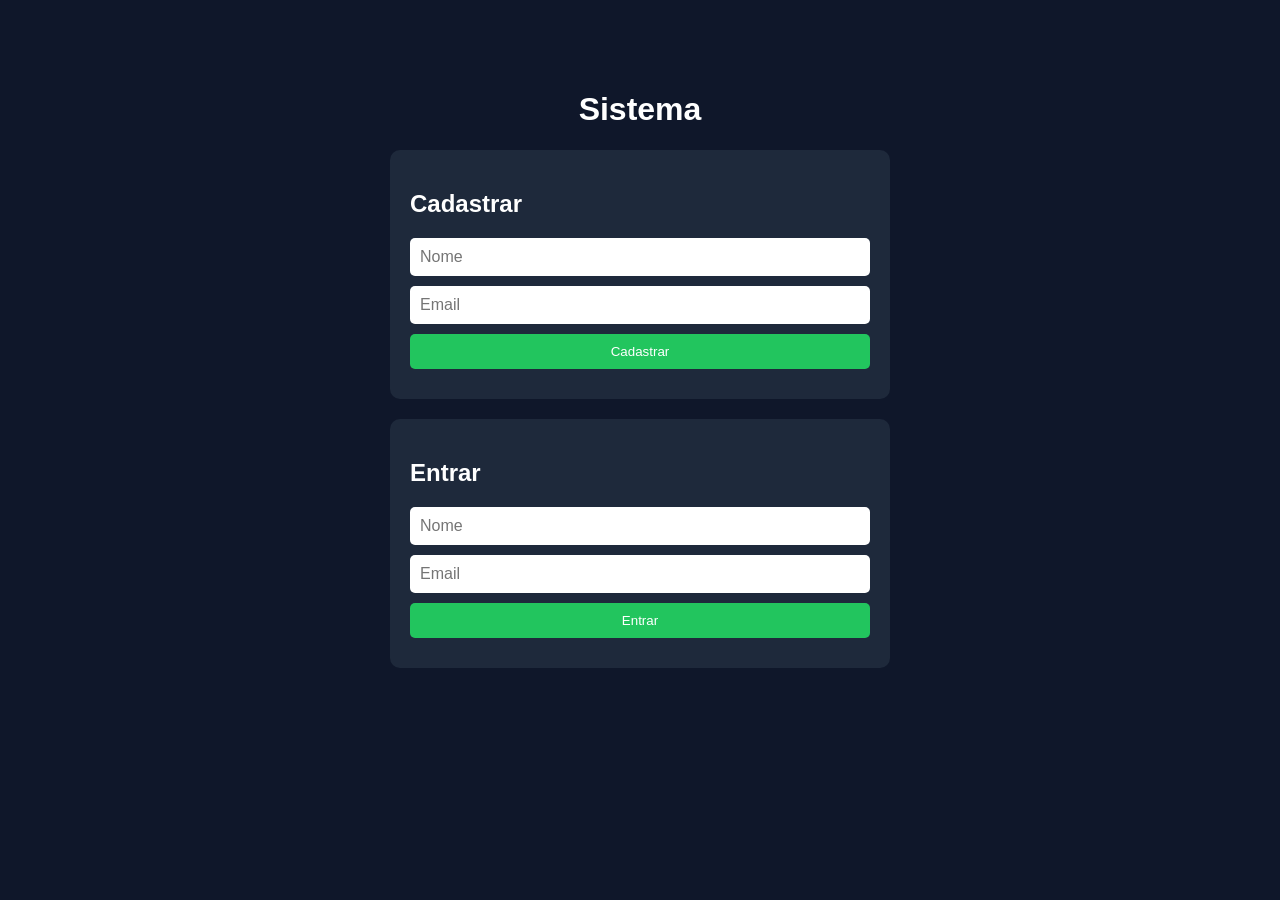
==== formulario.html @ f7a596a9 "fazendo a pagina principal  e adicionando coisas com criação e remoção de formularios e o design ini" ====
<!DOCTYPE html>
<html lang="pt-BR">
<head>
  <meta charset="UTF-8">
  <title>Formulário</title>
  <link rel="stylesheet" href="style.css">
</head>
<body>
  <div class="container">
    <h1 id="tituloFormulario">Formulário</h1>
    <p class="descricao" id="descricaoFormulario">
      Preencha este formulário como um documento ou relatório.
    </p>
    <p class="status-salvamento" id="statusSalvamento"></p>

    <form id="formDinamico"></form>

    <button type="button" onclick="enviarFormulario()">Enviar</button>
    <button type="button" class="botao-secundario" onclick="voltar()">Voltar</button>
  </div>

  <script src="script.js"></script>
</body>
</html>
---- style.css ----
body {
  font-family: Arial, sans-serif;
  background: #0f172a;
  color: white;
  margin: 0;
}

.container {
  max-width: 500px;
  margin: 50px auto;
  padding: 20px;
}

.descricao {
  color: #cbd5e1;
  line-height: 1.5;
}

.status-salvamento {
  color: #86efac;
  min-height: 24px;
}

h1 {
  text-align: center;
}

.card {
  background: #1e293b;
  padding: 20px;
  border-radius: 10px;
  margin-bottom: 20px;
}

input,
textarea {
  width: 100%;
  padding: 10px;
  margin-bottom: 10px;
  border: none;
  border-radius: 5px;
  box-sizing: border-box;
  font: inherit;
}

textarea {
  min-height: 220px;
  resize: vertical;
}

button {
  width: 100%;
  padding: 10px;
  background: #22c55e;
  border: none;
  color: white;
  border-radius: 5px;
  cursor: pointer;
  margin-bottom: 10px;
}

button:hover {
  background: #16a34a;
}

.botao-secundario {
  background: #334155;
}

.botao-secundario:hover {
  background: #475569;
}

li {
  display: flex;
  justify-content: space-between;
  align-items: center;
  gap: 12px;
  margin-bottom: 10px;
}

.acoes-formulario {
  display: flex;
  gap: 8px;
}

li button {
  width: auto;
  margin-bottom: 0;
}

.botao-abrir {
  background: #22c55e;
}

.botao-abrir:hover {
  background: #16a34a;
}

.botao-excluir {
  background: #ef4444;
}

.botao-excluir:hover {
  background: #dc2626;
}
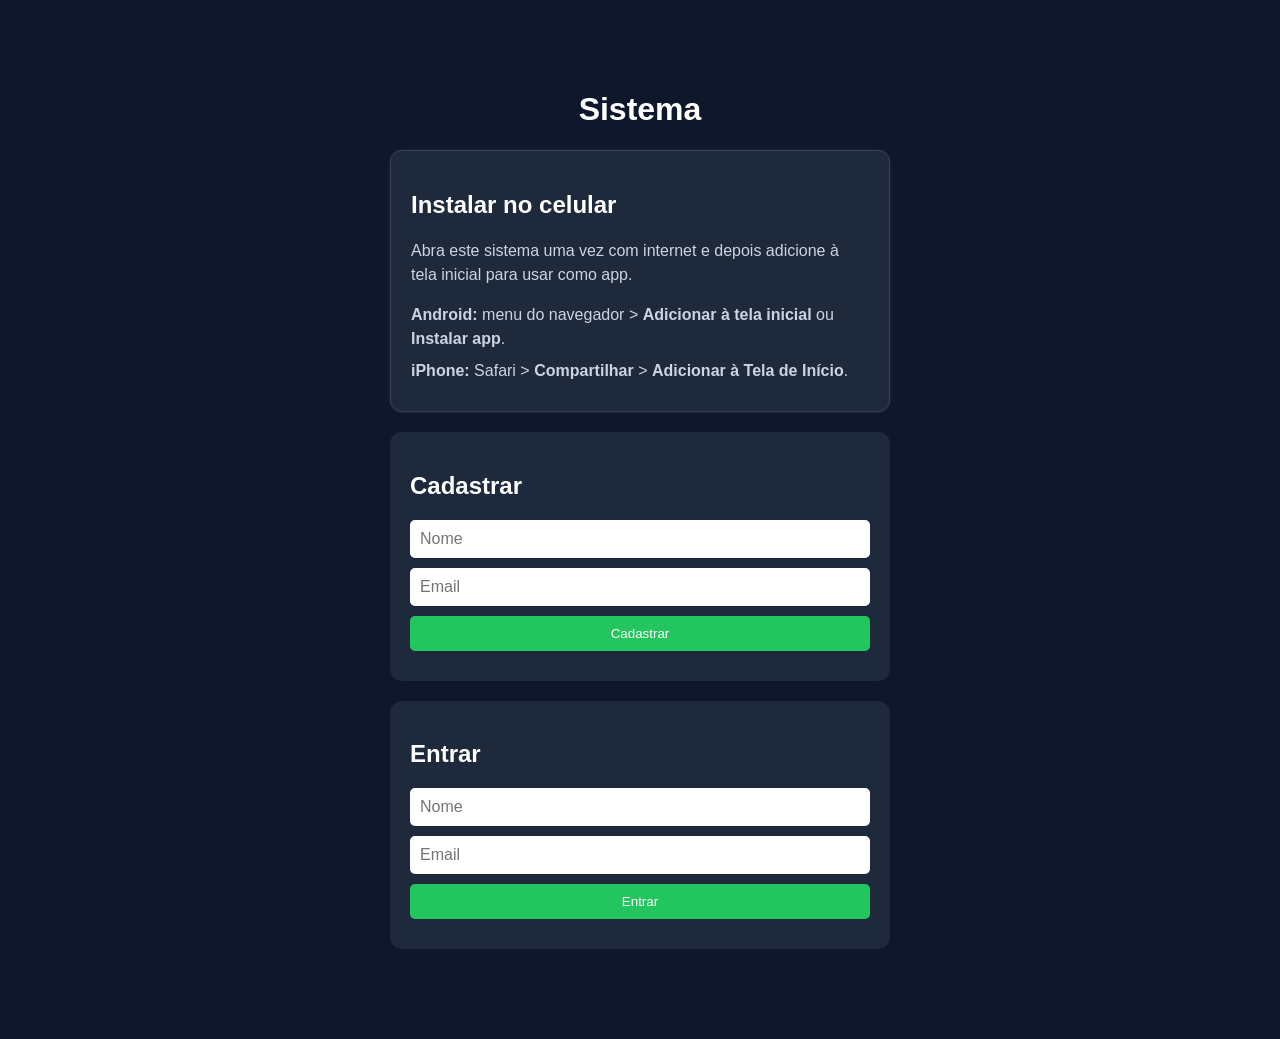
==== commit d921d5f0: "fazendo varias coisas" ====
--- a/formulario.html
+++ b/formulario.html
@@ -2,7 +2,10 @@
 <html lang="pt-BR">
 <head>
   <meta charset="UTF-8">
+  <meta name="viewport" content="width=device-width, initial-scale=1.0">
+  <meta name="theme-color" content="#0f172a">
   <title>Formulário</title>
+  <link rel="manifest" href="manifest.json">
   <link rel="stylesheet" href="style.css">
 </head>
 <body>
@@ -15,10 +18,11 @@
 
     <form id="formDinamico"></form>
 
-    <button type="button" onclick="enviarFormulario()">Enviar</button>
+    <button type="button" onclick="enviarFormulario()">Salvar conteúdo</button>
     <button type="button" class="botao-secundario" onclick="voltar()">Voltar</button>
   </div>
 
+  <script src="config.js"></script>
   <script src="script.js"></script>
 </body>
 </html>
--- a/style.css
+++ b/style.css
@@ -16,20 +16,38 @@
   line-height: 1.5;
 }
 
+.painel-sync,
+.card {
+  background: #1e293b;
+  padding: 20px;
+  border-radius: 12px;
+  margin-bottom: 20px;
+}
+
+.card-destaque {
+  border: 1px solid #334155;
+  box-shadow: 0 0 0 1px rgba(148, 163, 184, 0.08);
+}
+
+.guia-instalacao p {
+  color: #cbd5e1;
+  margin: 0 0 8px;
+  line-height: 1.5;
+}
+
+.oculto {
+  display: none;
+}
+
+.status-sync,
 .status-salvamento {
   color: #86efac;
   min-height: 24px;
+  line-height: 1.5;
 }
 
 h1 {
   text-align: center;
-}
-
-.card {
-  background: #1e293b;
-  padding: 20px;
-  border-radius: 10px;
-  margin-bottom: 20px;
 }
 
 input,
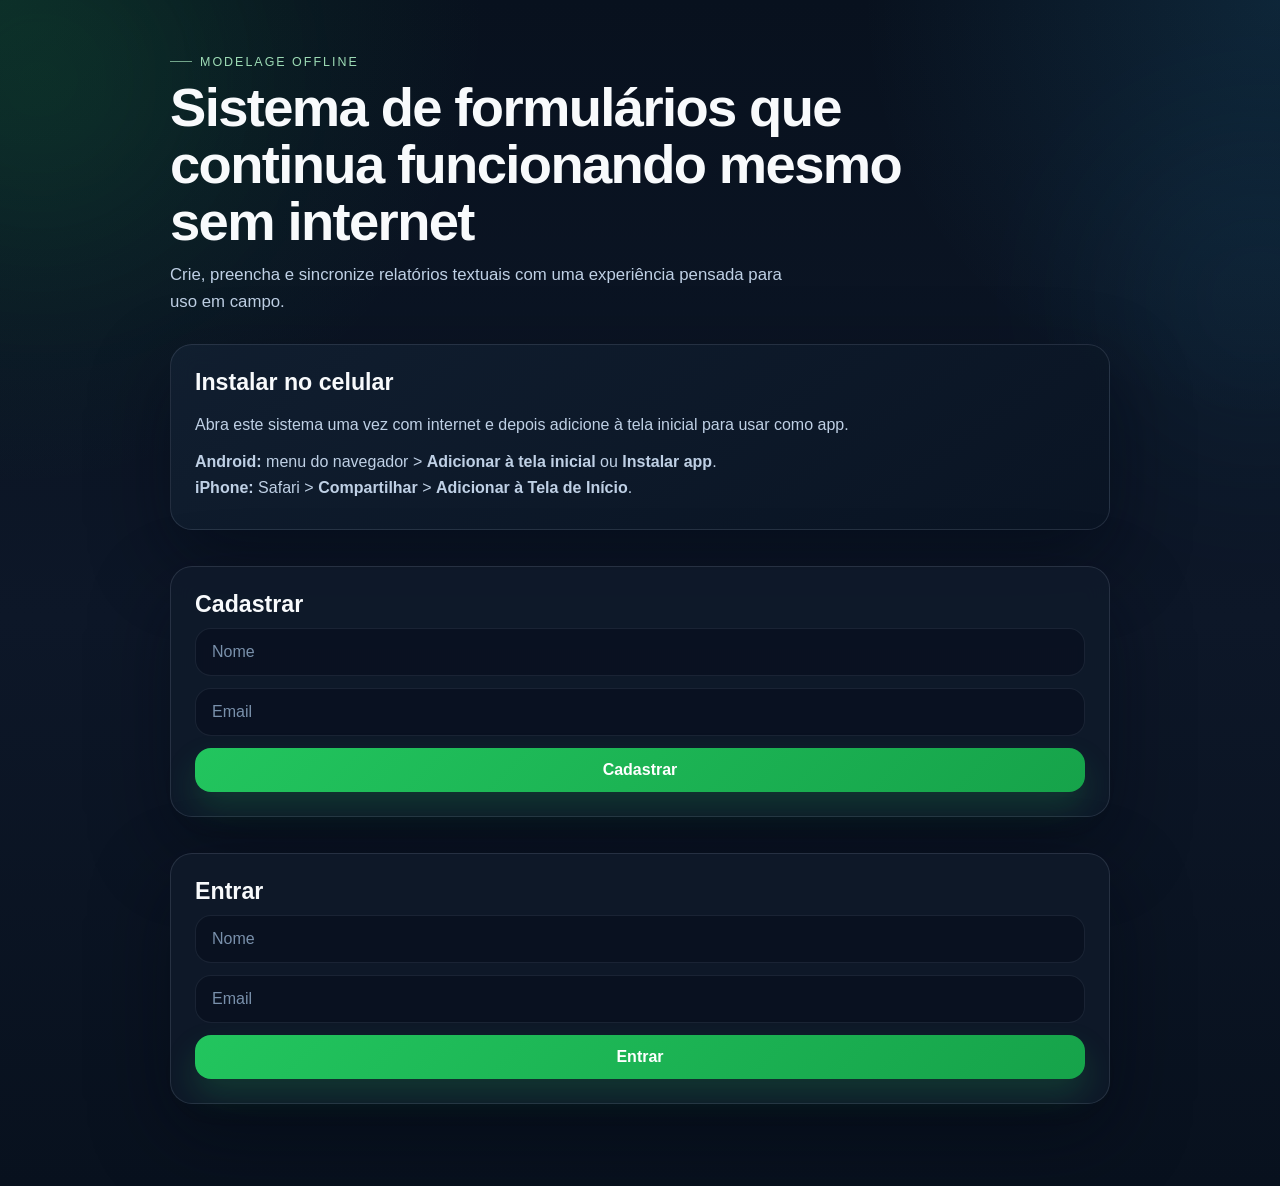
==== commit a11c80c7: "refinando o site" ====
--- a/formulario.html
+++ b/formulario.html
@@ -9,17 +9,31 @@
   <link rel="stylesheet" href="style.css">
 </head>
 <body>
-  <div class="container">
-    <h1 id="tituloFormulario">Formulário</h1>
-    <p class="descricao" id="descricaoFormulario">
-      Preencha este formulário como um documento ou relatório.
-    </p>
-    <p class="status-salvamento" id="statusSalvamento"></p>
+  <div class="page-shell">
+    <div class="glow glow-left"></div>
+    <div class="glow glow-right"></div>
 
-    <form id="formDinamico"></form>
+    <main class="container">
+      <section class="hero hero-form">
+        <span class="eyebrow">Editor de registro</span>
+        <h1 id="tituloFormulario">Formulário</h1>
+        <p class="descricao hero-copy" id="descricaoFormulario">
+          Preencha este formulário como um documento ou relatório.
+        </p>
+      </section>
 
-    <button type="button" onclick="enviarFormulario()">Salvar conteúdo</button>
-    <button type="button" class="botao-secundario" onclick="voltar()">Voltar</button>
+      <section class="card card-editor">
+        <div class="status-bar status-bar-editor">
+          <span class="status-badge" id="statusBadgeFormulario">Rascunho</span>
+          <p class="status-salvamento" id="statusSalvamento"></p>
+        </div>
+        <form id="formDinamico"></form>
+        <div class="acoes-editor">
+          <button type="button" onclick="enviarFormulario()">Salvar conteúdo</button>
+          <button type="button" class="botao-secundario" onclick="voltar()">Voltar</button>
+        </div>
+      </section>
+    </main>
   </div>
 
   <script src="config.js"></script>
--- a/style.css
+++ b/style.css
@@ -1,92 +1,282 @@
+:root {
+  --bg: #07111f;
+  --card: rgba(16, 26, 43, 0.86);
+  --line: rgba(148, 163, 184, 0.18);
+  --text: #f8fafc;
+  --muted: #bfd0e5;
+  --muted-soft: #8da3bf;
+  --accent: #22c55e;
+  --accent-strong: #16a34a;
+  --accent-soft: rgba(34, 197, 94, 0.14);
+  --danger: #ef4444;
+  --danger-strong: #dc2626;
+  --warning-soft: rgba(245, 158, 11, 0.14);
+  --shadow: 0 30px 80px rgba(3, 7, 18, 0.45);
+}
+
+* {
+  box-sizing: border-box;
+}
+
 body {
+  margin: 0;
   font-family: Arial, sans-serif;
-  background: #0f172a;
-  color: white;
+  color: var(--text);
+  background:
+    radial-gradient(circle at top left, rgba(34, 197, 94, 0.12), transparent 28%),
+    radial-gradient(circle at top right, rgba(56, 189, 248, 0.12), transparent 24%),
+    linear-gradient(180deg, #08111e 0%, #0d1728 52%, #08111e 100%);
+}
+
+.page-shell {
+  position: relative;
+  min-height: 100vh;
+  overflow: hidden;
+}
+
+.glow {
+  position: absolute;
+  width: 320px;
+  height: 320px;
+  border-radius: 999px;
+  filter: blur(90px);
+  opacity: 0.35;
+  pointer-events: none;
+}
+
+.glow-left {
+  top: -80px;
+  left: -120px;
+  background: rgba(34, 197, 94, 0.24);
+}
+
+.glow-right {
+  top: 140px;
+  right: -140px;
+  background: rgba(56, 189, 248, 0.18);
+}
+
+.container {
+  position: relative;
+  max-width: 980px;
+  margin: 0 auto;
+  padding: 48px 20px 64px;
+}
+
+.hero {
+  display: flex;
+  justify-content: space-between;
+  align-items: flex-start;
+  gap: 20px;
+  margin-bottom: 28px;
+}
+
+.hero-auth,
+.hero-form {
+  display: block;
+  max-width: 760px;
+}
+
+.hero h1 {
   margin: 0;
-}
-
-.container {
-  max-width: 500px;
-  margin: 50px auto;
-  padding: 20px;
-}
-
+  font-size: clamp(2rem, 5vw, 3.4rem);
+  line-height: 1.05;
+  letter-spacing: -0.03em;
+}
+
+.hero-copy,
 .descricao {
-  color: #cbd5e1;
-  line-height: 1.5;
-}
-
-.painel-sync,
-.card {
-  background: #1e293b;
-  padding: 20px;
-  border-radius: 12px;
-  margin-bottom: 20px;
+  color: var(--muted);
+  line-height: 1.6;
+}
+
+.hero-copy {
+  max-width: 640px;
+  margin-top: 12px;
+  font-size: 1.05rem;
+}
+
+.eyebrow {
+  display: inline-flex;
+  align-items: center;
+  gap: 8px;
+  margin-bottom: 10px;
+  color: #9ddbb5;
+  font-size: 0.78rem;
+  letter-spacing: 0.16em;
+  text-transform: uppercase;
+}
+
+.eyebrow::before {
+  content: "";
+  width: 22px;
+  height: 1px;
+  background: rgba(157, 219, 181, 0.7);
+}
+
+.grid-auth,
+.grid-home {
+  display: grid;
+  gap: 18px;
+}
+
+.grid-home {
+  grid-template-columns: 1.1fr 1fr;
+  margin-bottom: 18px;
+}
+
+.card,
+.painel-sync {
+  background: var(--card);
+  border: 1px solid var(--line);
+  border-radius: 22px;
+  padding: 24px;
+  margin-bottom: 18px;
+  box-shadow: var(--shadow);
+  backdrop-filter: blur(12px);
 }
 
 .card-destaque {
-  border: 1px solid #334155;
-  box-shadow: 0 0 0 1px rgba(148, 163, 184, 0.08);
-}
-
-.guia-instalacao p {
-  color: #cbd5e1;
-  margin: 0 0 8px;
-  line-height: 1.5;
-}
-
-.oculto {
-  display: none;
+  background: linear-gradient(145deg, rgba(17, 31, 48, 0.96), rgba(10, 21, 36, 0.96));
+}
+
+.card h2,
+.painel-sync h2 {
+  margin: 0 0 10px;
+  font-size: 1.45rem;
+}
+
+.texto-suave {
+  color: var(--muted-soft);
+}
+
+.painel-sync__topo,
+.card-lista__topo {
+  display: flex;
+  justify-content: space-between;
+  align-items: flex-start;
+  gap: 16px;
+}
+
+.status-bar {
+  display: flex;
+  align-items: center;
+  gap: 12px;
+  margin-top: 16px;
+  padding: 12px 14px;
+  border: 1px solid rgba(148, 163, 184, 0.12);
+  border-radius: 16px;
+  background: rgba(8, 15, 28, 0.42);
+}
+
+.status-bar-editor {
+  margin-top: 0;
+  margin-bottom: 18px;
+}
+
+.status-badge {
+  display: inline-flex;
+  align-items: center;
+  justify-content: center;
+  min-width: 108px;
+  padding: 8px 12px;
+  border-radius: 999px;
+  font-size: 0.8rem;
+  font-weight: 700;
+  letter-spacing: 0.04em;
+  text-transform: uppercase;
+  background: rgba(148, 163, 184, 0.14);
+  color: #dbe7f5;
+}
+
+.status-badge[data-variant="success"] {
+  background: var(--accent-soft);
+  color: #9ef0bb;
+}
+
+.status-badge[data-variant="warning"] {
+  background: var(--warning-soft);
+  color: #fcd34d;
+}
+
+.status-badge[data-variant="danger"] {
+  background: rgba(239, 68, 68, 0.16);
+  color: #fca5a5;
 }
 
 .status-sync,
 .status-salvamento {
-  color: #86efac;
+  margin: 0;
+  color: var(--muted);
   min-height: 24px;
-  line-height: 1.5;
-}
-
-h1 {
-  text-align: center;
+  line-height: 1.55;
 }
 
 input,
 textarea {
   width: 100%;
-  padding: 10px;
-  margin-bottom: 10px;
-  border: none;
-  border-radius: 5px;
-  box-sizing: border-box;
+  padding: 14px 16px;
+  margin-bottom: 12px;
+  border: 1px solid rgba(148, 163, 184, 0.12);
+  border-radius: 16px;
+  background: rgba(5, 13, 24, 0.46);
+  color: var(--text);
   font: inherit;
 }
 
+input::placeholder,
+textarea::placeholder {
+  color: #7990ab;
+}
+
 textarea {
-  min-height: 220px;
+  min-height: 280px;
   resize: vertical;
+  line-height: 1.6;
 }
 
 button {
   width: 100%;
-  padding: 10px;
-  background: #22c55e;
+  padding: 13px 16px;
   border: none;
+  border-radius: 16px;
+  background: linear-gradient(135deg, var(--accent), var(--accent-strong));
   color: white;
-  border-radius: 5px;
+  font: inherit;
+  font-weight: 700;
   cursor: pointer;
-  margin-bottom: 10px;
+  transition: transform 0.16s ease, opacity 0.16s ease;
+  box-shadow: 0 16px 32px rgba(34, 197, 94, 0.18);
 }
 
 button:hover {
-  background: #16a34a;
+  transform: translateY(-1px);
+  opacity: 0.98;
 }
 
 .botao-secundario {
-  background: #334155;
-}
-
-.botao-secundario:hover {
-  background: #475569;
+  background: rgba(51, 65, 85, 0.88);
+  box-shadow: none;
+}
+
+.botao-sync,
+.botao-topo {
+  width: auto;
+  min-width: 150px;
+}
+
+.oculto {
+  display: none;
+}
+
+.guia-instalacao p {
+  margin: 0 0 8px;
+  color: var(--muted);
+}
+
+ul {
+  padding: 0;
+  margin: 0;
 }
 
 li {
@@ -94,7 +284,12 @@
   justify-content: space-between;
   align-items: center;
   gap: 12px;
-  margin-bottom: 10px;
+  margin-bottom: 12px;
+  padding: 14px 16px;
+  list-style: none;
+  border: 1px solid rgba(148, 163, 184, 0.1);
+  border-radius: 18px;
+  background: rgba(8, 15, 27, 0.38);
 }
 
 .acoes-formulario {
@@ -105,20 +300,63 @@
 li button {
   width: auto;
   margin-bottom: 0;
+  box-shadow: none;
 }
 
 .botao-abrir {
-  background: #22c55e;
-}
-
-.botao-abrir:hover {
-  background: #16a34a;
+  background: linear-gradient(135deg, #22c55e, #16a34a);
 }
 
 .botao-excluir {
-  background: #ef4444;
-}
-
-.botao-excluir:hover {
-  background: #dc2626;
-}
+  background: linear-gradient(135deg, var(--danger), var(--danger-strong));
+}
+
+.acoes-editor {
+  display: flex;
+  gap: 12px;
+}
+
+@media (max-width: 820px) {
+  .grid-home {
+    grid-template-columns: 1fr;
+  }
+
+  .hero {
+    flex-direction: column;
+  }
+
+  .botao-topo,
+  .botao-sync {
+    width: 100%;
+  }
+}
+
+@media (max-width: 640px) {
+  .container {
+    padding: 28px 16px 40px;
+  }
+
+  .card,
+  .painel-sync {
+    padding: 18px;
+    border-radius: 18px;
+  }
+
+  .acoes-editor,
+  .painel-sync__topo,
+  .card-lista__topo,
+  .status-bar,
+  li {
+    flex-direction: column;
+    align-items: stretch;
+  }
+
+  .acoes-formulario {
+    width: 100%;
+  }
+
+  .acoes-formulario button,
+  li button {
+    width: 100%;
+  }
+}
